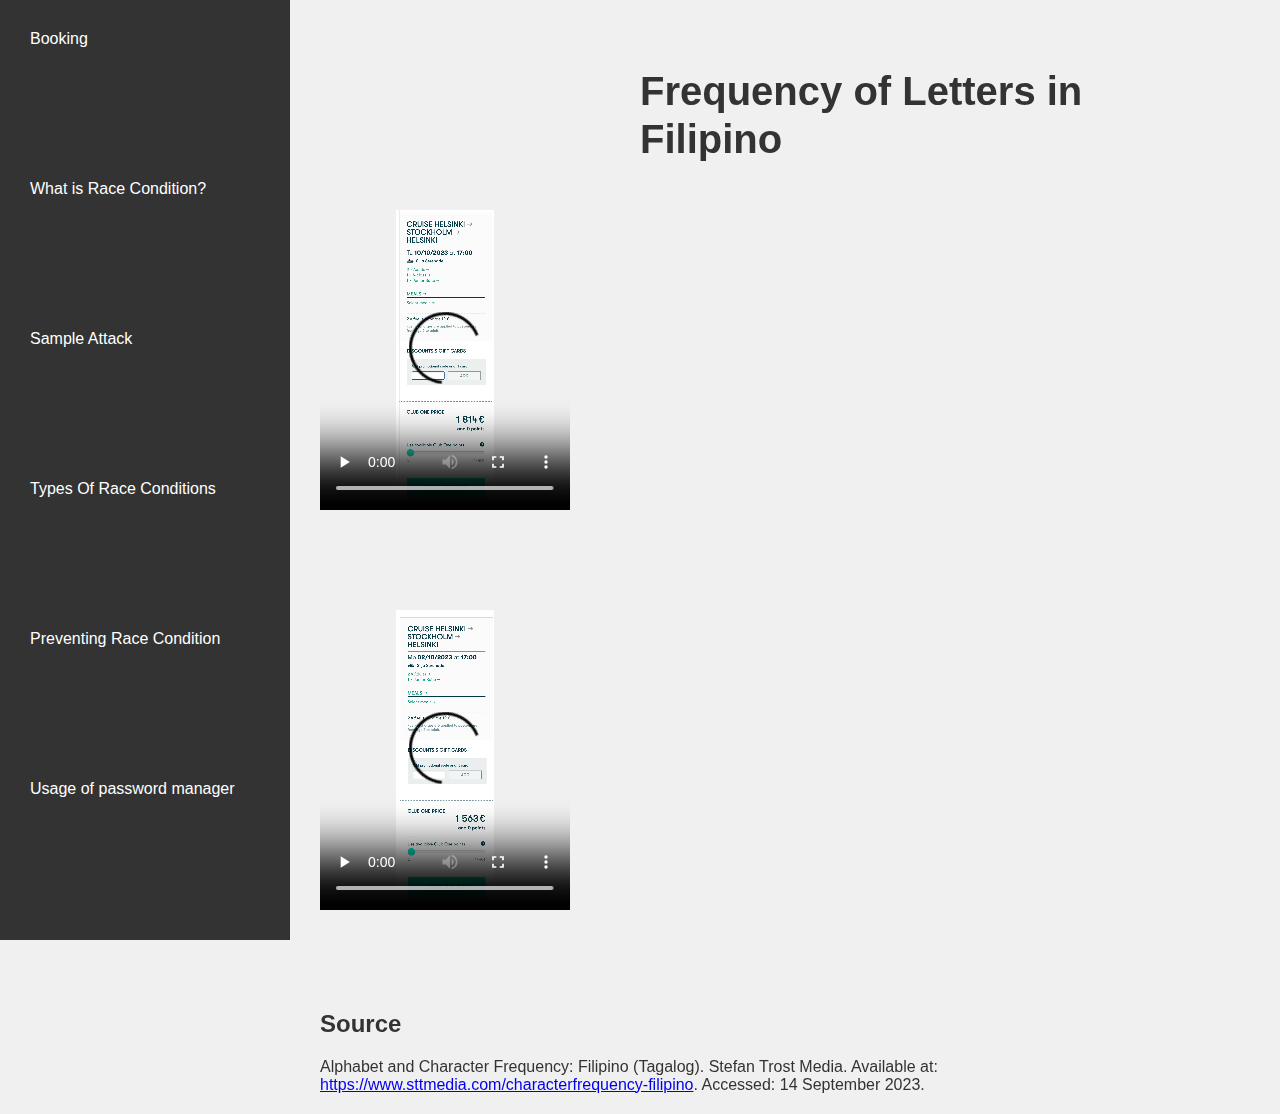
==== page1.html @ 723084cd "Update page1.html" ====
<!DOCTYPE html>
<html lang="en">
<head>
    <meta charset="UTF-8">
    <meta http-equiv="X-UA-Compatible" content="IE=edge">
    <meta name="viewport" content="width=device-width, initial-scale=1.0">
    <title>InfoSec</title>
    <link rel="stylesheet" href="style1.css">
    <style>
        /* Add a style to ensure videos stack vertically */
        video {
            display: block;
            margin-bottom: 100px; /* Adjust as needed for spacing */
        }
    </style>
</head>
<body>

    <div class="container">
        <div class="leftnav">
            <a class="active" href="page1.html"> Booking</a>
            <a href="page2.html"> What is Race Condition?</a>
            <a href="page3.html"> Sample Attack</a>
            <a href="page4.html"> Types Of Race Conditions</a>
            <a href="page5.html"> Preventing Race Condition</a>
            <a href="page6.html"> Usage of password manager</a>
        </div>
        <div class="content">
            <h1 class="content">Frequency of Letters in Filipino</h1>

            <video width="250" height="300" controls>
                <source src="Bookrecording1.mov" type="video/mp4">
                <p>Lets try using a voucher code in booking a cruise trip</p>
            </video>
            <video width="250" height="300" controls>
                <source src="Bookrecording2.mov" type="video/mp4">
                <p>Then, use the same code in another trip</p>
            </video>
            
            <h2>Source</h2> 
            Alphabet and Character Frequency: Filipino (Tagalog). Stefan Trost Media. Available at: <a href="https://www.sttmedia.com/characterfrequency-filipino">https://www.sttmedia.com/characterfrequency-filipino</a>. Accessed: 14 September 2023.
        </div>
    </div>

</body>
</html>
---- style1.css ----
body {
    background-repeat: no-repeat;
    background-attachment: fixed;
    background-position: center;
    background-size: cover;
    margin: 0;
    padding: 0;
    font-family: "Helvetica Neue", Helvetica, Arial, sans-serif;
    color: #333;
    background-color: #f0f0f0;
    display: flex;
    align-items: center;
    justify-content: flex-start; /* Align content to the left */
    overflow-x: hidden; /* Hide horizontal overflow */
}

.container {
    display: flex;
    flex-direction: row; /* Change flex direction to horizontal */
    align-items: center; /* Center horizontally within the container */
    justify-content: space-between; /* Add space between h1 and leftnav */
    padding-right: 40px;
}



    h1 {
    font-size: 40px;
    line-height: 1.2;
}

   
.content {
    padding: 20px;
    margin-left: 300px; /* Adjust this value to increase spacing */
}

.leftnav {
    background-color: #333;
    width: auto;
    min-width: 250px;
    padding: 20px;
    color: #fff;
    display: flex;
    flex-direction: column;
    justify-content: flex-start;
    min-height: 100vh;
    position: fixed;
    left: 0;
    top: 0; /* Stick it to the top */
    bottom: 0; /* Extend it to the bottom */
}

/* Rest of your CSS styles */

.leftnav a {
    text-decoration: none;
    color: inherit;
    transition: background-color 0.3s ease, color 0.3s ease;
    padding: 10px;
    text-align: justify;
    flex-grow: 1;
}

.leftnav a:hover {
    background-color: #04AA6D;
}
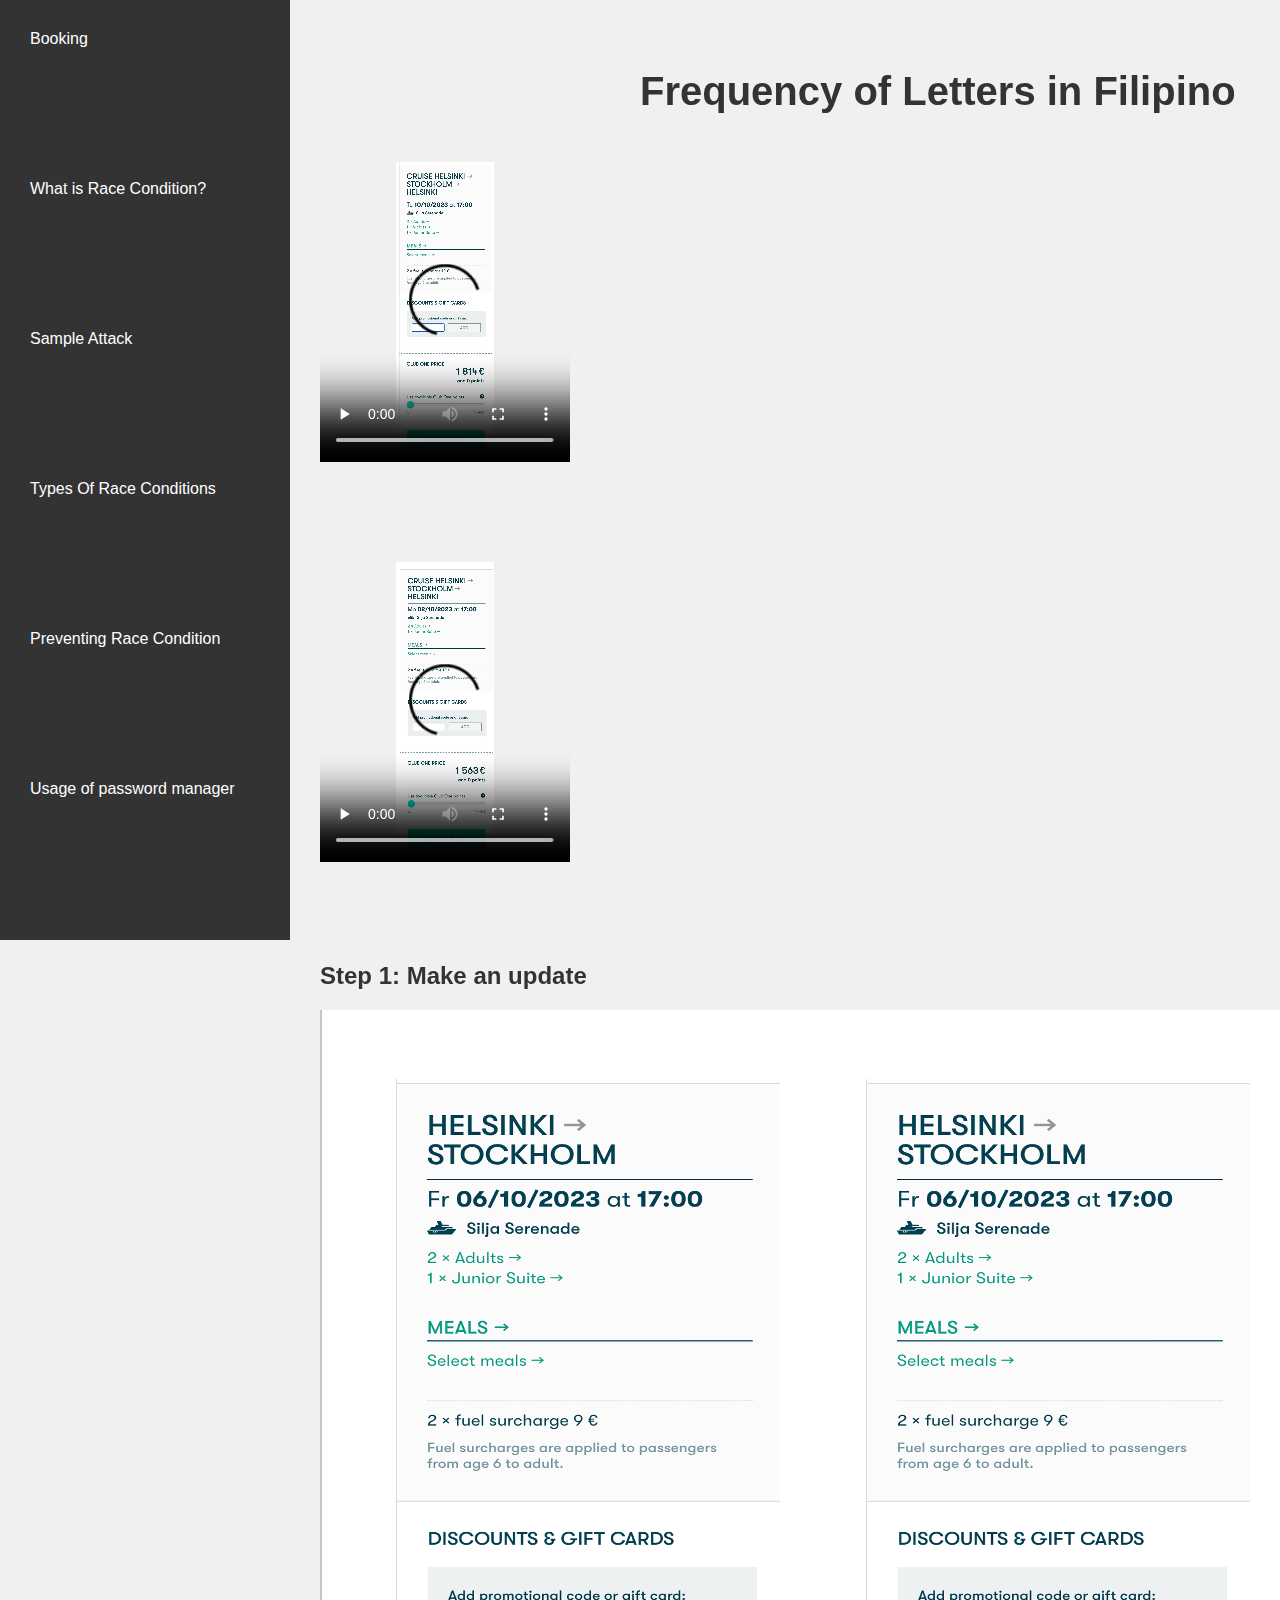
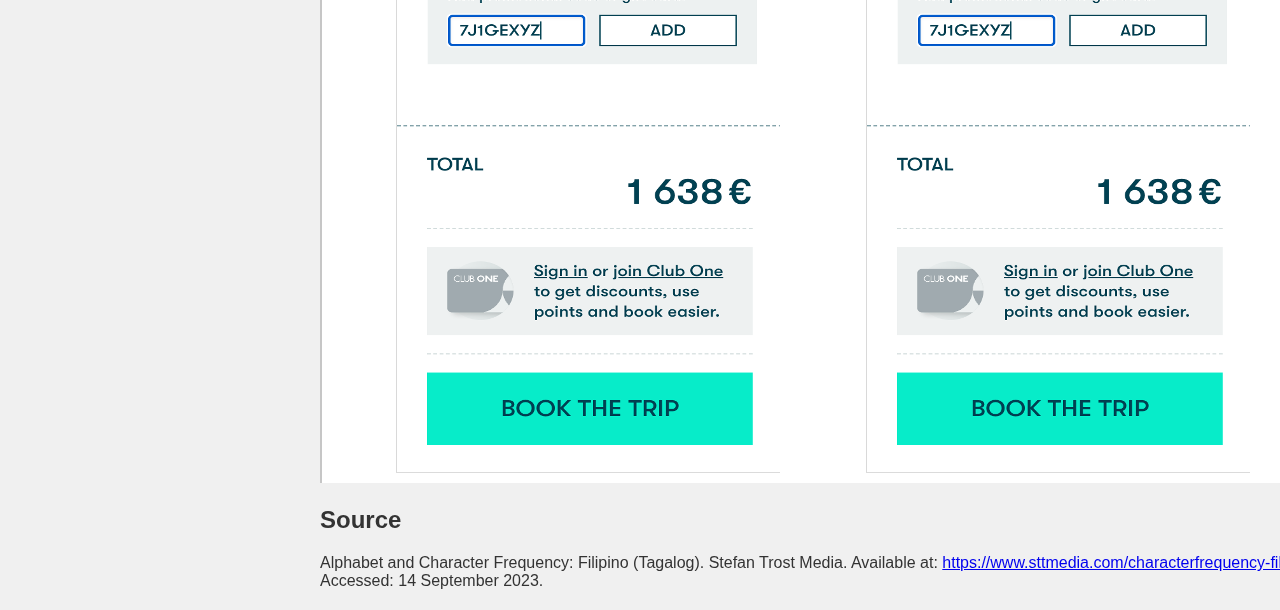
==== commit b294f7d8: "Update page1.html" ====
--- a/page1.html
+++ b/page1.html
@@ -36,6 +36,11 @@
                 <source src="Bookrecording2.mov" type="video/mp4">
                 <p>Then, use the same code in another trip</p>
             </video>
+
+             <div class="photo">
+        <h2>Step 1: Make an update</h2>
+        <img src="Booking.png" alt="update">
+    </div>
             
             <h2>Source</h2> 
             Alphabet and Character Frequency: Filipino (Tagalog). Stefan Trost Media. Available at: <a href="https://www.sttmedia.com/characterfrequency-filipino">https://www.sttmedia.com/characterfrequency-filipino</a>. Accessed: 14 September 2023.
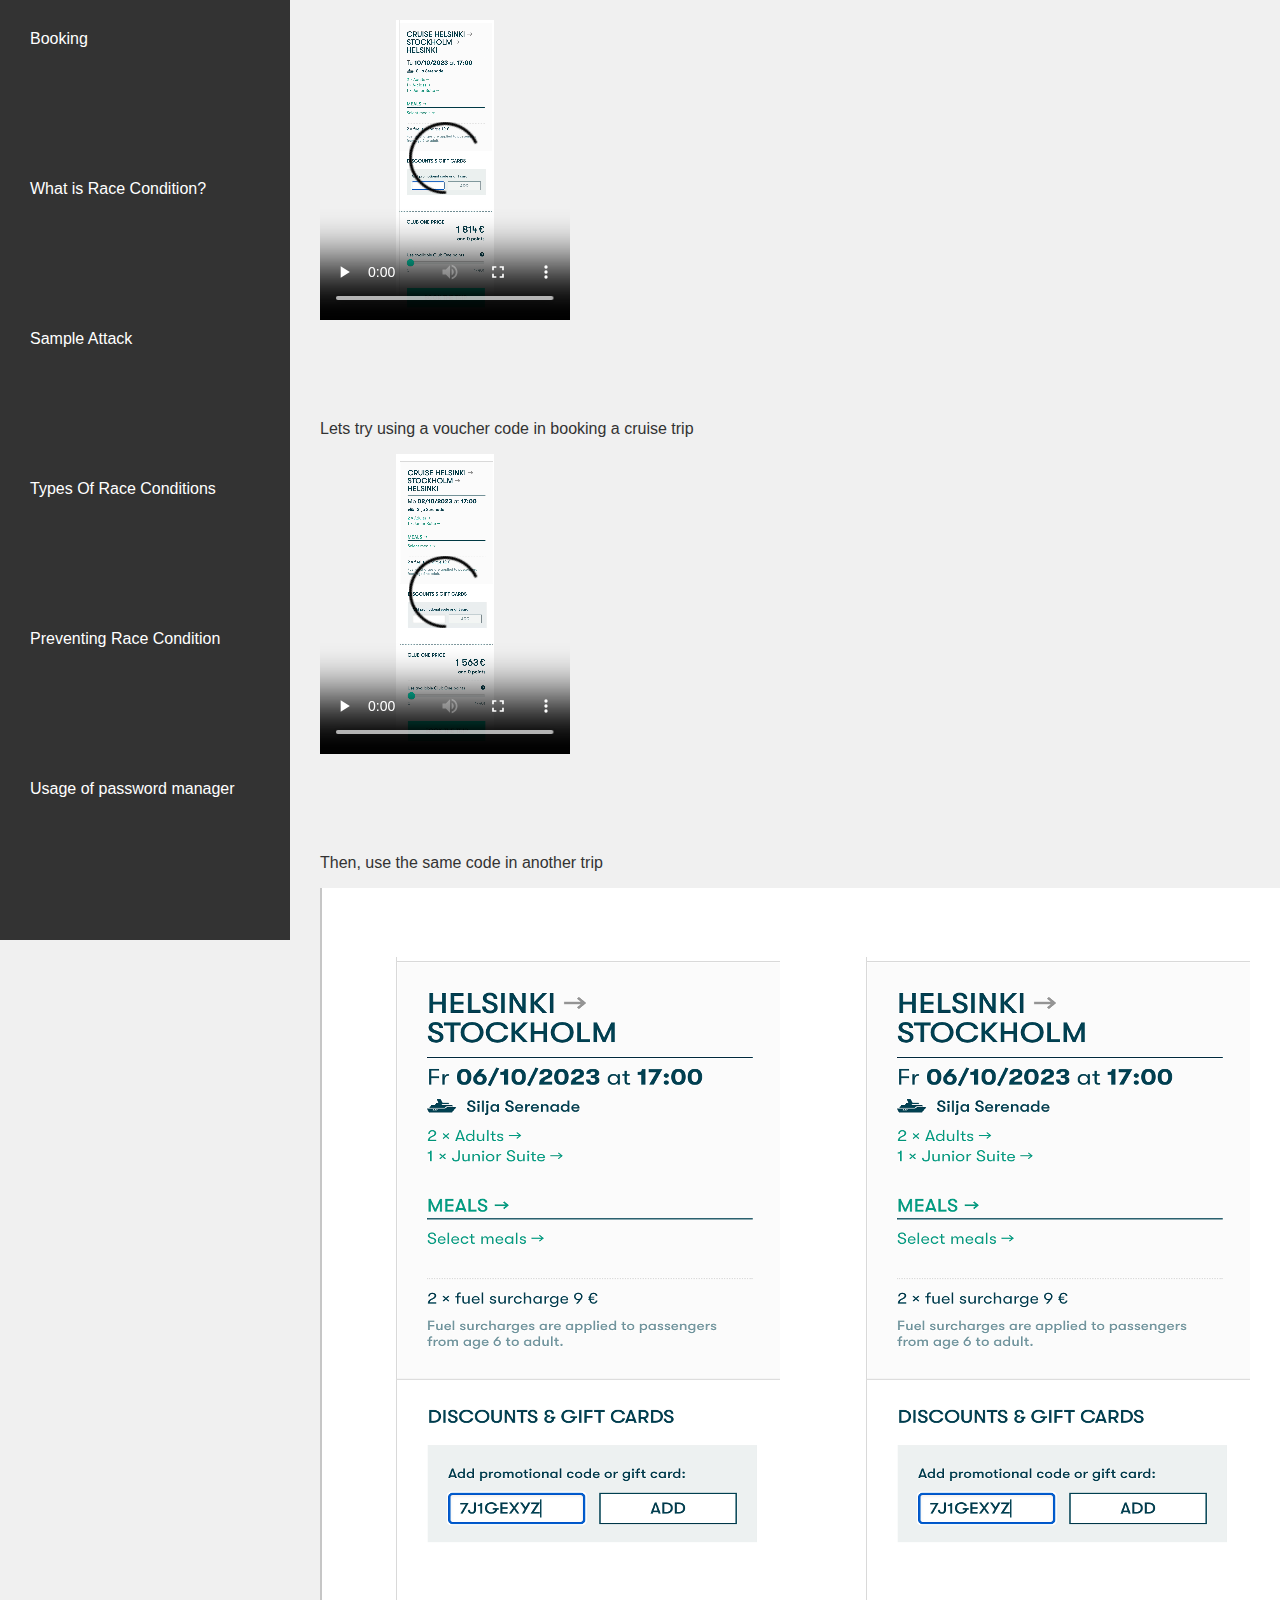
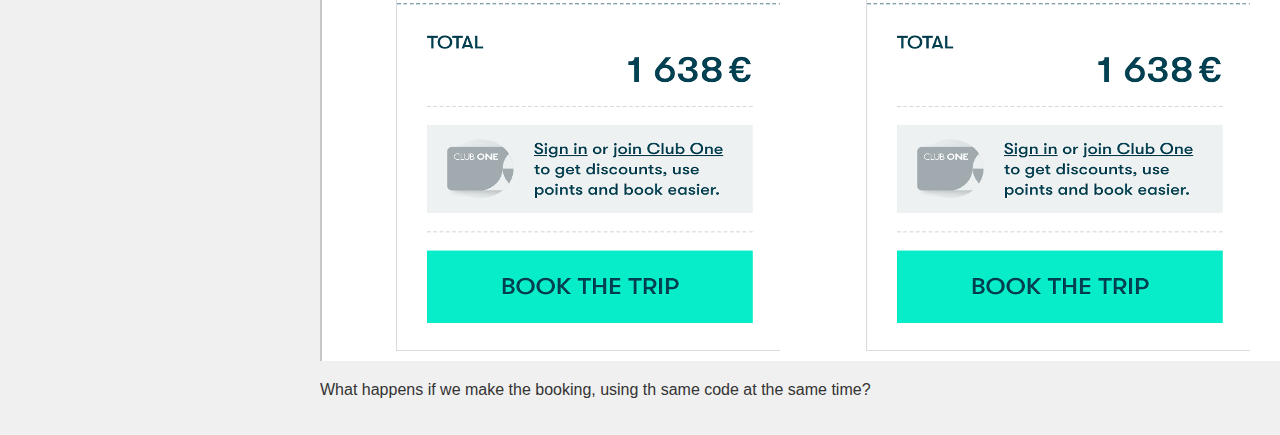
==== commit 50dc8f1b: "Update page1.html" ====
--- a/page1.html
+++ b/page1.html
@@ -26,24 +26,22 @@
             <a href="page6.html"> Usage of password manager</a>
         </div>
         <div class="content">
-            <h1 class="content">Frequency of Letters in Filipino</h1>
+           
 
             <video width="250" height="300" controls>
                 <source src="Bookrecording1.mov" type="video/mp4">
-                <p>Lets try using a voucher code in booking a cruise trip</p>
             </video>
+              <p>Lets try using a voucher code in booking a cruise trip</p>
             <video width="250" height="300" controls>
                 <source src="Bookrecording2.mov" type="video/mp4">
-                <p>Then, use the same code in another trip</p>
             </video>
+              <p>Then, use the same code in another trip</p>
 
              <div class="photo">
-        <h2>Step 1: Make an update</h2>
+       
         <img src="Booking.png" alt="update">
     </div>
-            
-            <h2>Source</h2> 
-            Alphabet and Character Frequency: Filipino (Tagalog). Stefan Trost Media. Available at: <a href="https://www.sttmedia.com/characterfrequency-filipino">https://www.sttmedia.com/characterfrequency-filipino</a>. Accessed: 14 September 2023.
+             <p>What happens if we make the booking, using th same code at the same time?</p>
         </div>
     </div>
 
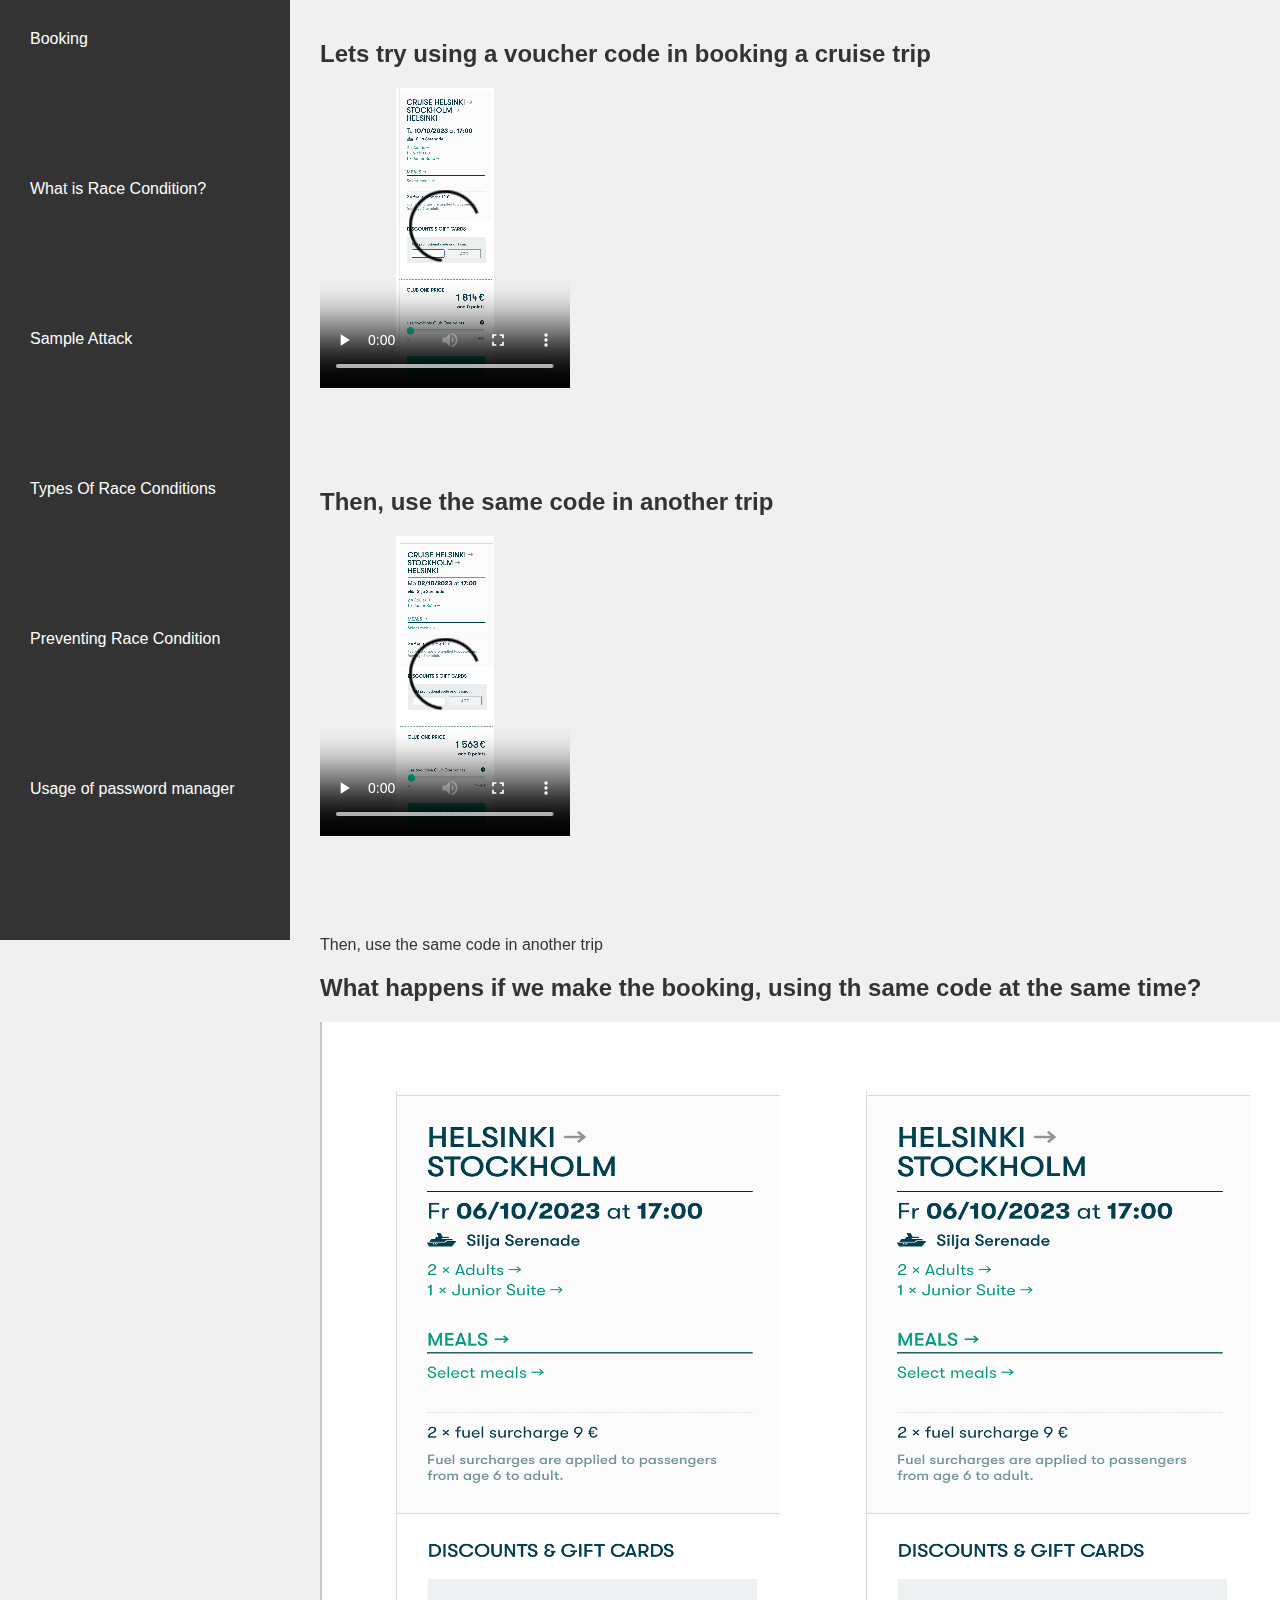
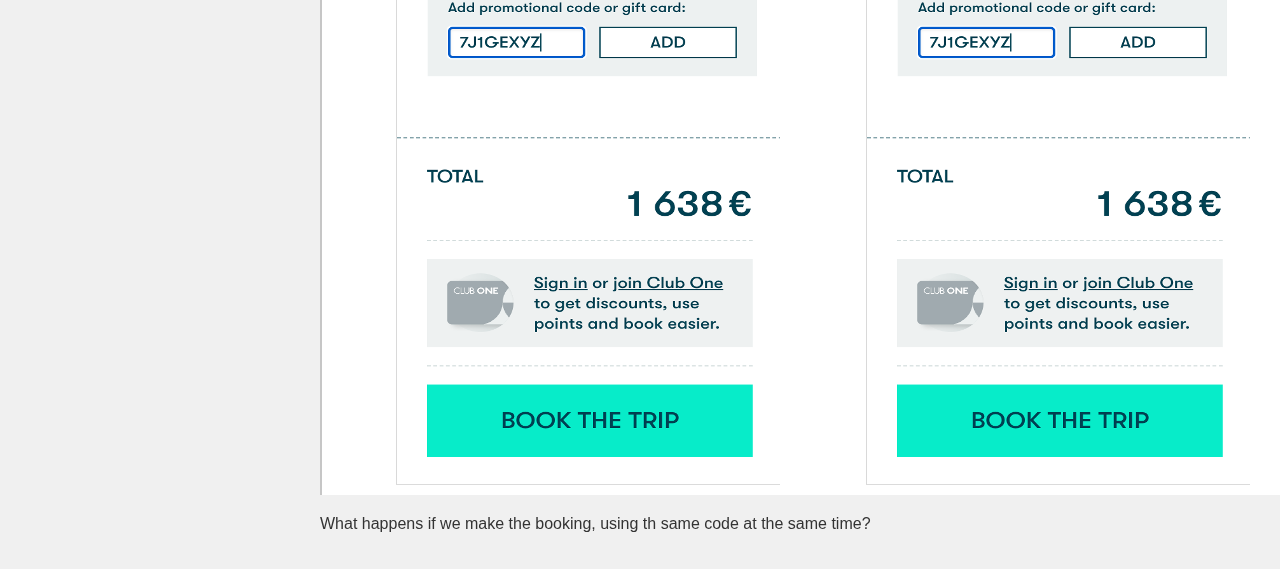
==== commit e1a9d5f2: "Update page1.html" ====
--- a/page1.html
+++ b/page1.html
@@ -27,18 +27,18 @@
         </div>
         <div class="content">
            
-
+<h2>Lets try using a voucher code in booking a cruise trip</h2>
             <video width="250" height="300" controls>
                 <source src="Bookrecording1.mov" type="video/mp4">
             </video>
-              <p>Lets try using a voucher code in booking a cruise trip</p>
+              <h2>Then, use the same code in another trip</h2>
             <video width="250" height="300" controls>
                 <source src="Bookrecording2.mov" type="video/mp4">
             </video>
               <p>Then, use the same code in another trip</p>
 
              <div class="photo">
-       
+        <h2>What happens if we make the booking, using th same code at the same time?</h2>
         <img src="Booking.png" alt="update">
     </div>
              <p>What happens if we make the booking, using th same code at the same time?</p>
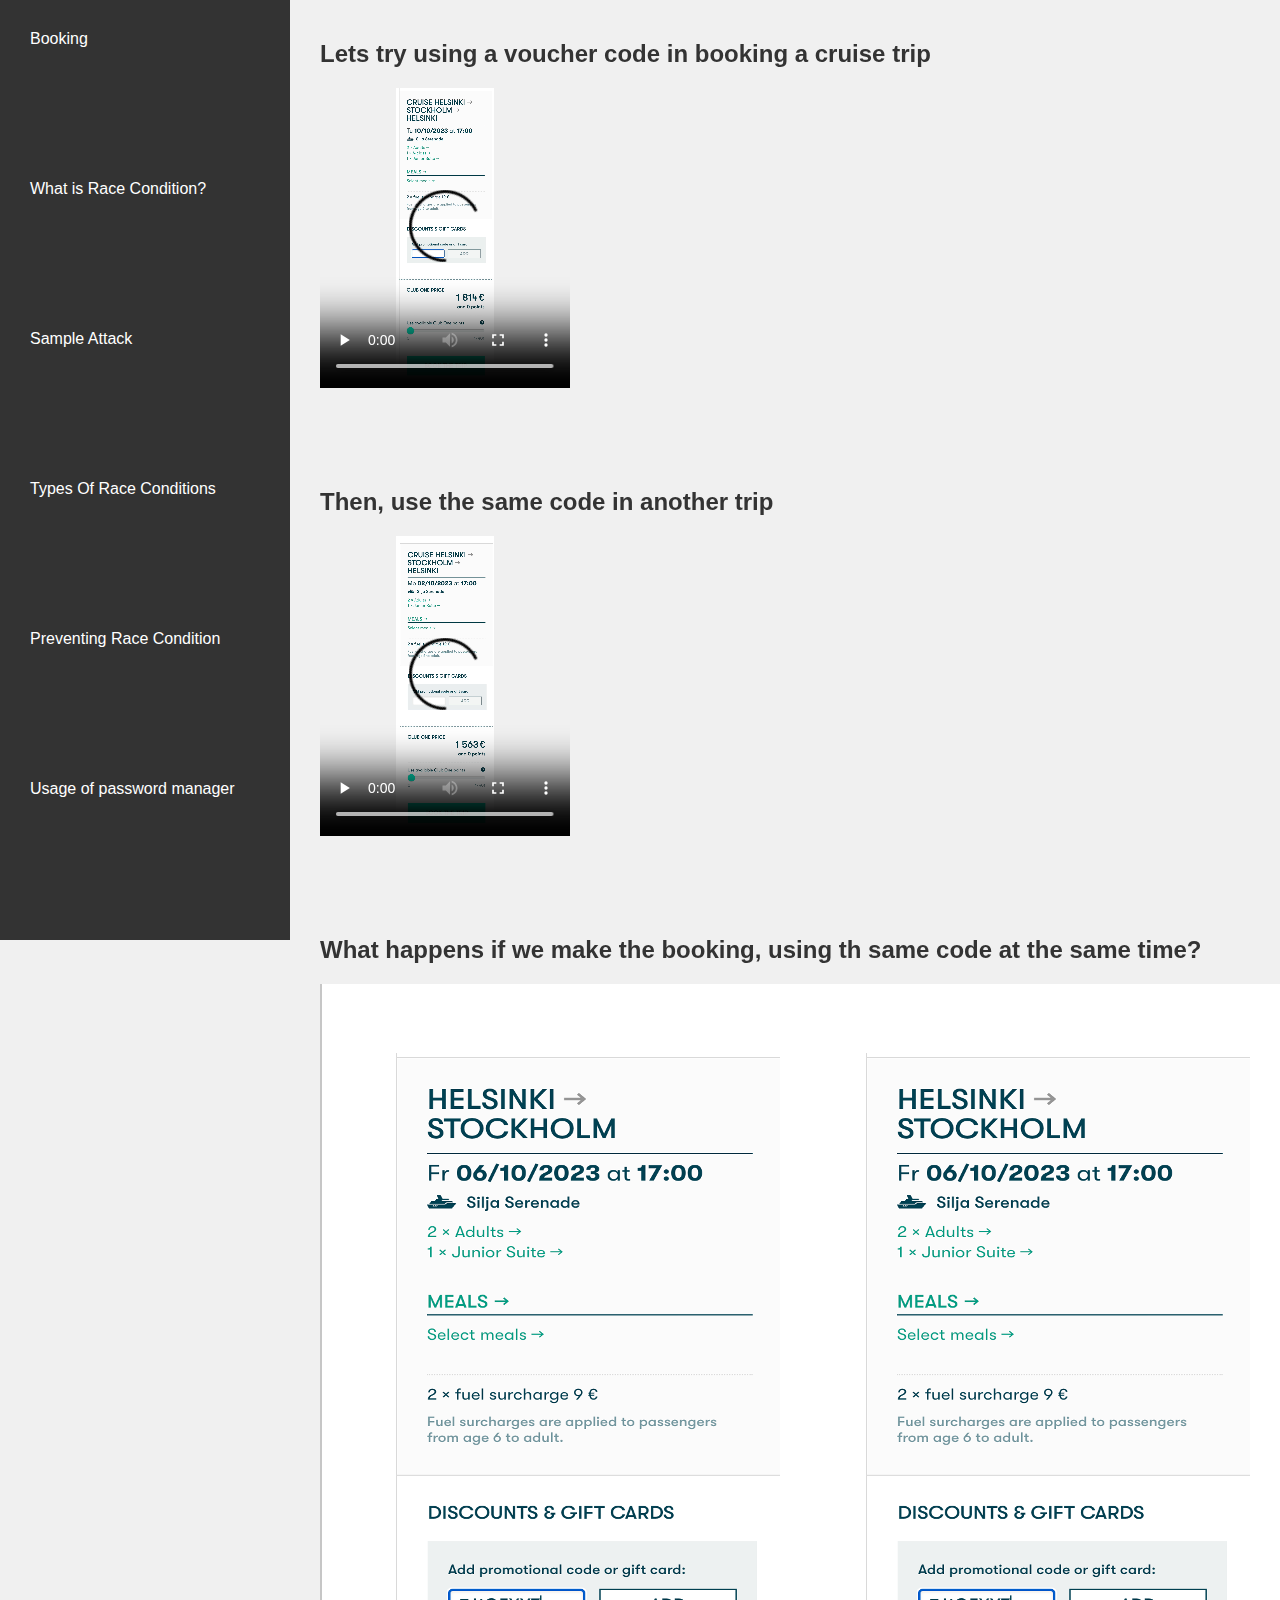
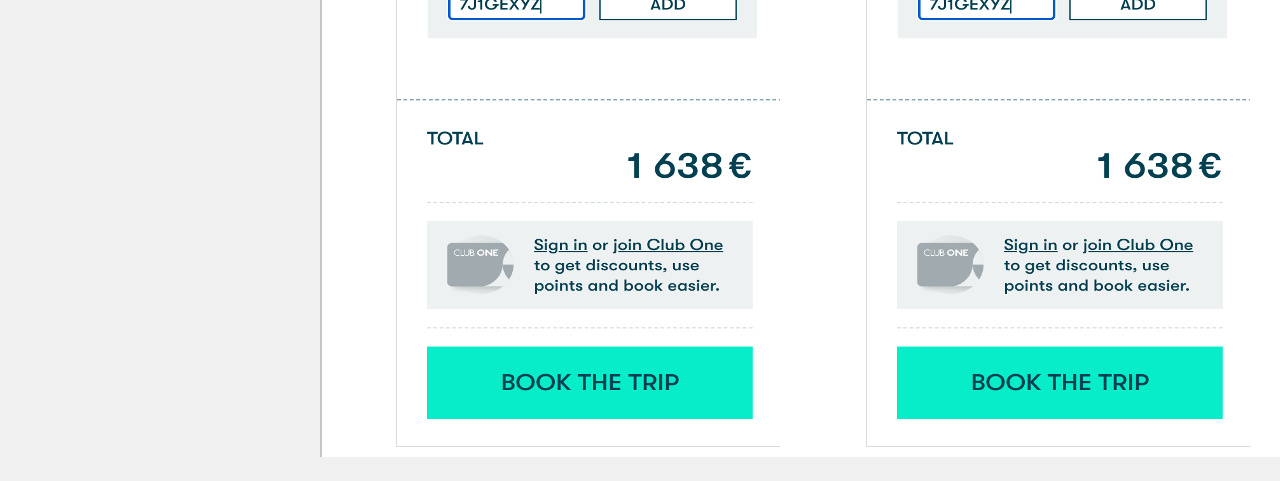
==== commit 814664ce: "Update page1.html" ====
--- a/page1.html
+++ b/page1.html
@@ -35,13 +35,10 @@
             <video width="250" height="300" controls>
                 <source src="Bookrecording2.mov" type="video/mp4">
             </video>
-              <p>Then, use the same code in another trip</p>
-
              <div class="photo">
         <h2>What happens if we make the booking, using th same code at the same time?</h2>
         <img src="Booking.png" alt="update">
     </div>
-             <p>What happens if we make the booking, using th same code at the same time?</p>
         </div>
     </div>
 
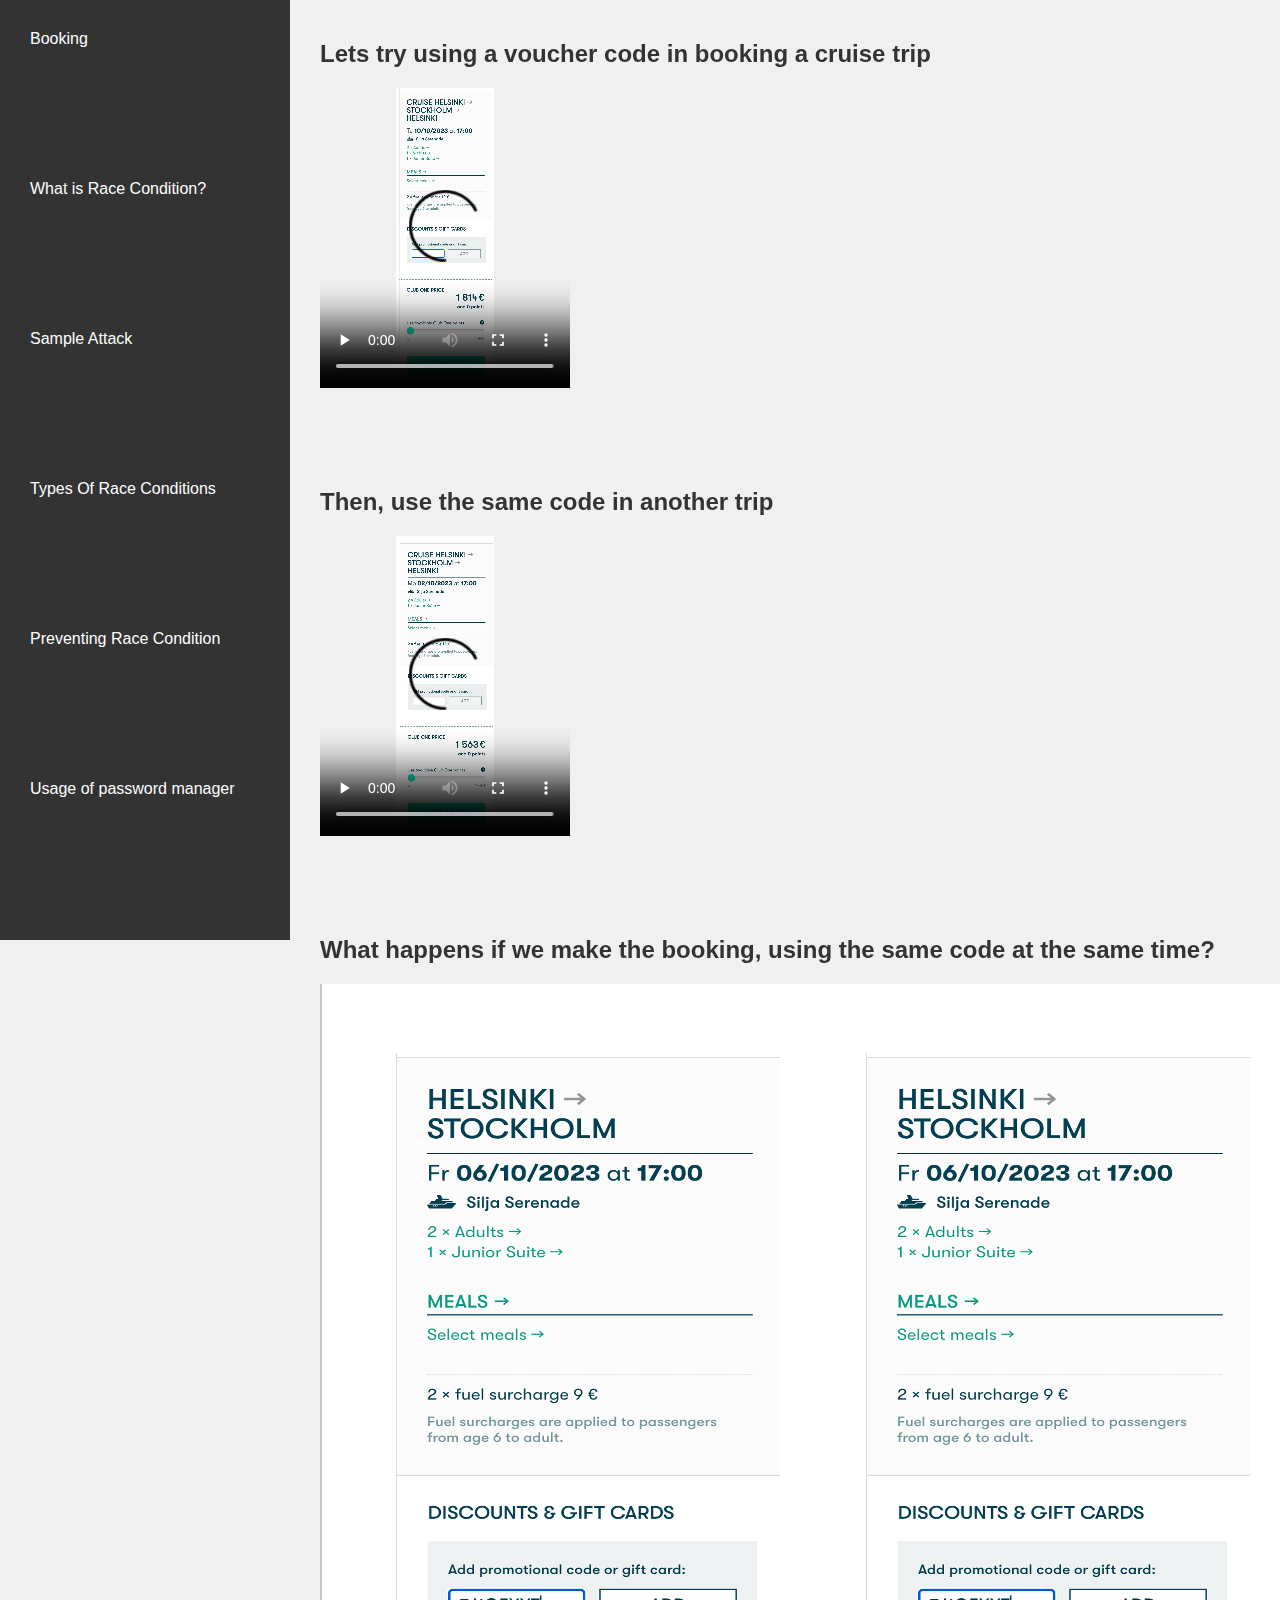
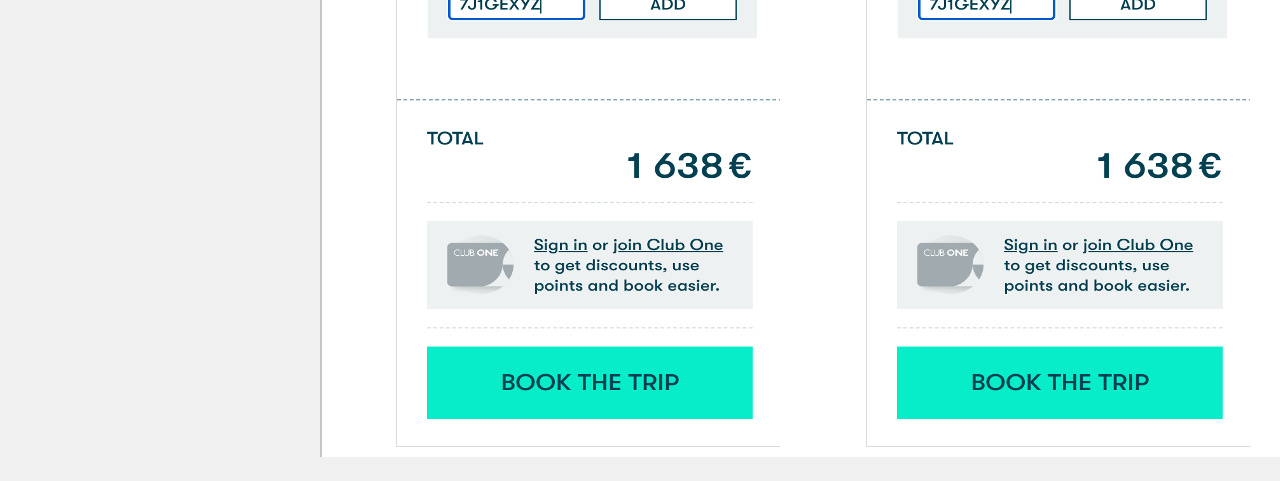
==== commit b728a456: "Update page1.html" ====
--- a/page1.html
+++ b/page1.html
@@ -36,7 +36,7 @@
                 <source src="Bookrecording2.mov" type="video/mp4">
             </video>
              <div class="photo">
-        <h2>What happens if we make the booking, using th same code at the same time?</h2>
+        <h2>What happens if we make the booking, using the same code at the same time?</h2>
         <img src="Booking.png" alt="update">
     </div>
         </div>
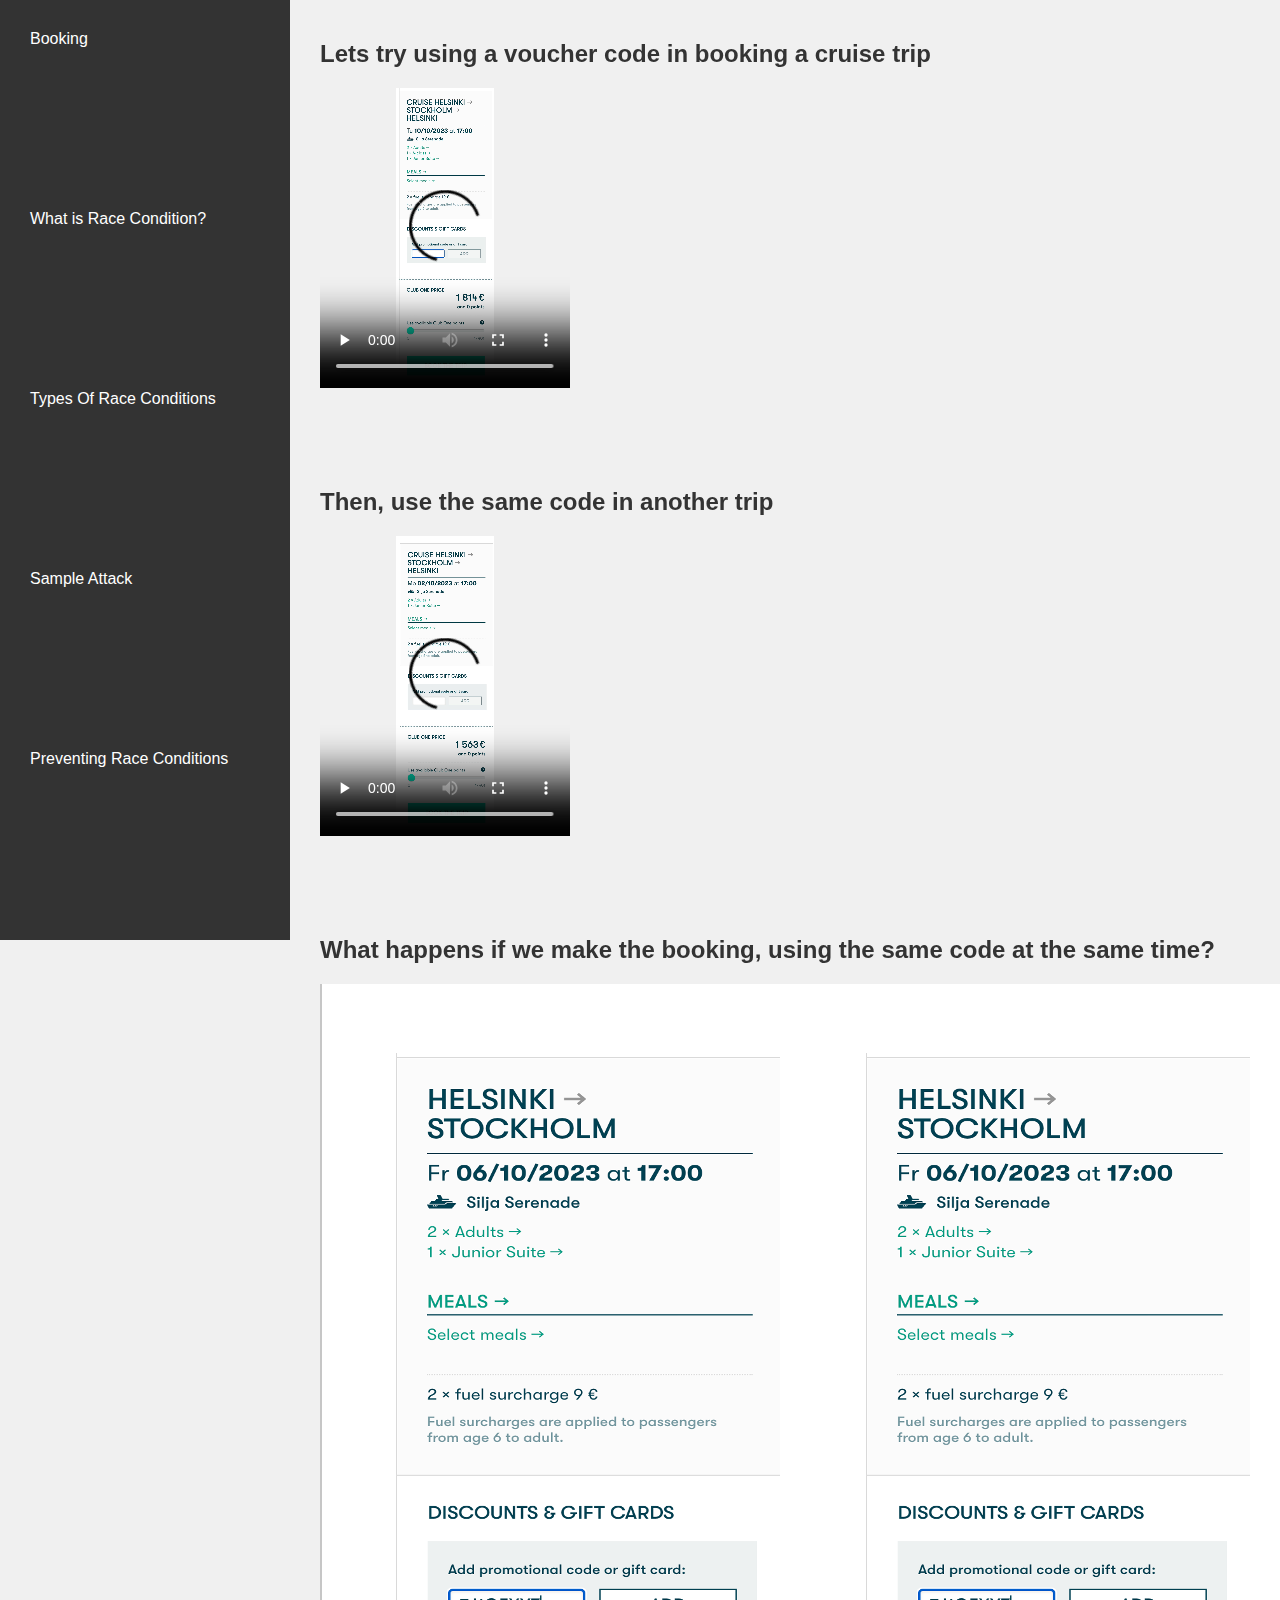
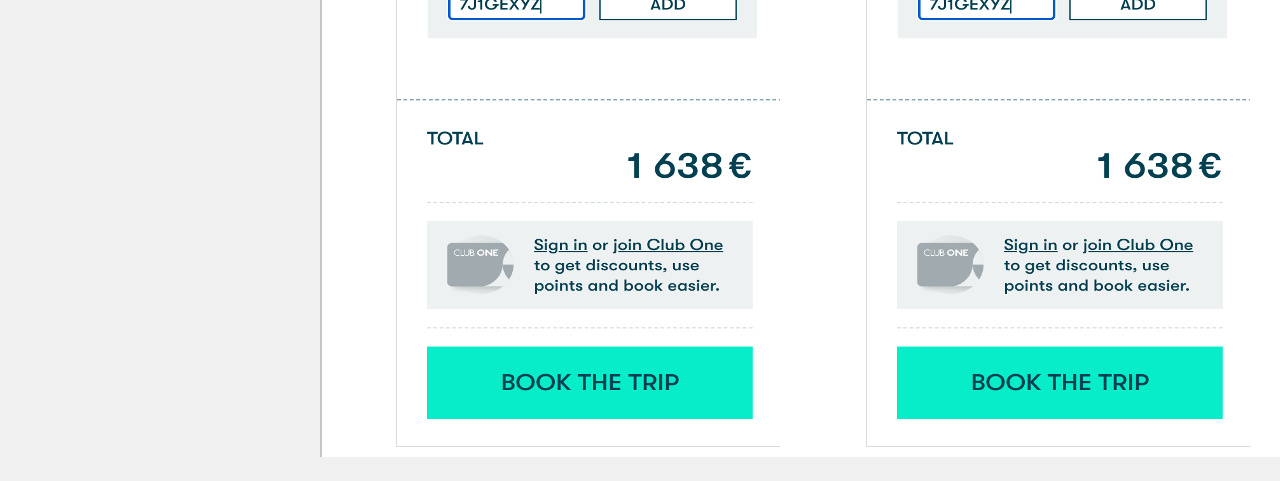
==== commit c9a3080a: "Update page1.html" ====
--- a/page1.html
+++ b/page1.html
@@ -18,12 +18,11 @@
 
     <div class="container">
         <div class="leftnav">
-            <a class="active" href="page1.html"> Booking</a>
+               <a class="active" href="page1.html"> Booking</a>
             <a href="page2.html"> What is Race Condition?</a>
+            <a href="page5.html"> Types Of Race Conditions</a>
             <a href="page3.html"> Sample Attack</a>
-            <a href="page4.html"> Types Of Race Conditions</a>
-            <a href="page5.html"> Preventing Race Condition</a>
-            <a href="page6.html"> Usage of password manager</a>
+            <a href="page4.html"> Preventing Race Conditions</a>
         </div>
         <div class="content">
            
--- a/style1.css
+++ b/style1.css
@@ -12,6 +12,7 @@
     align-items: center;
     justify-content: flex-start; /* Align content to the left */
     overflow-x: hidden; /* Hide horizontal overflow */
+
 }
 
 .container {
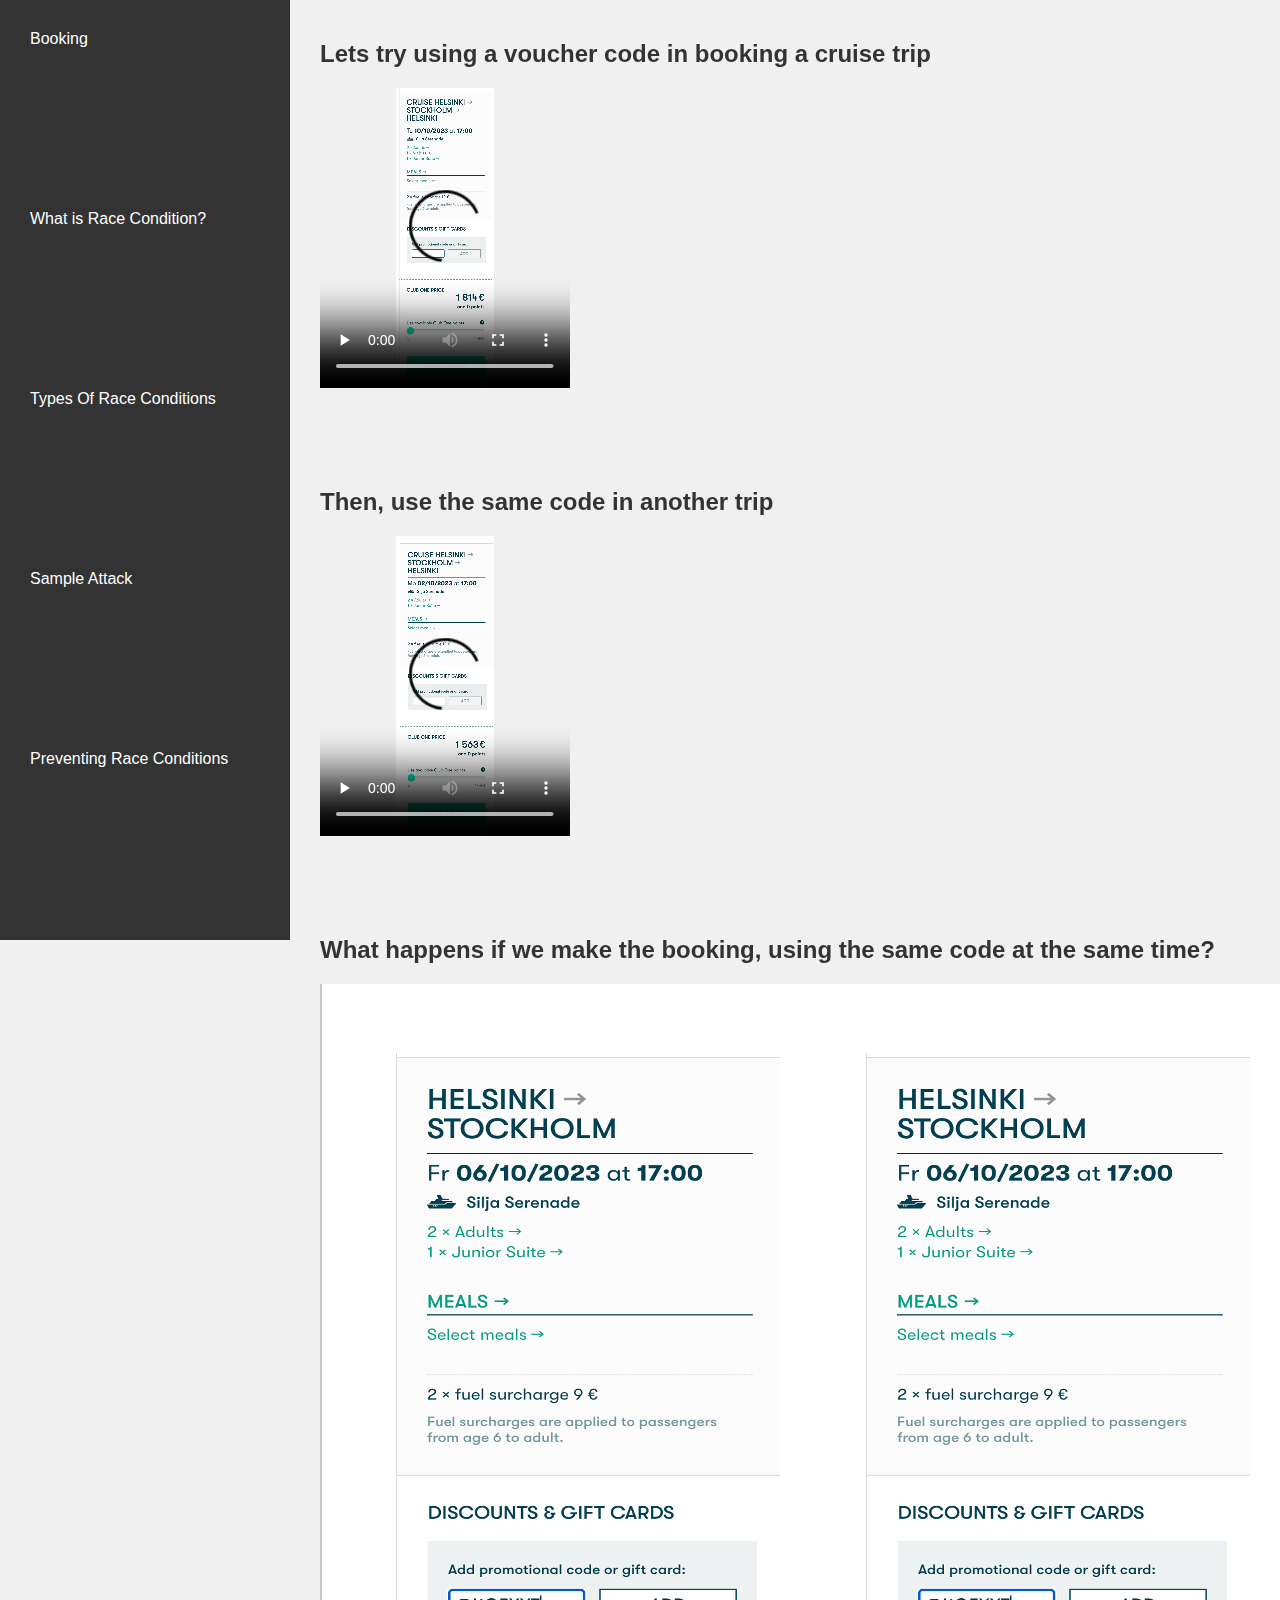
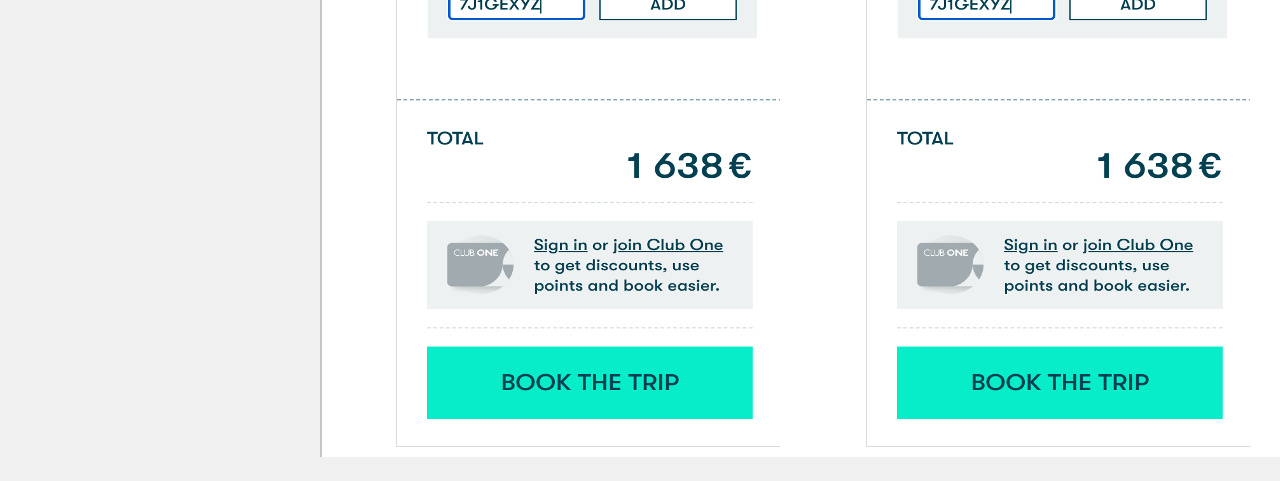
==== commit c8a477f6: "Update page1.html" ====
--- a/page1.html
+++ b/page1.html
@@ -20,9 +20,9 @@
         <div class="leftnav">
                <a class="active" href="page1.html"> Booking</a>
             <a href="page2.html"> What is Race Condition?</a>
-            <a href="page5.html"> Types Of Race Conditions</a>
-            <a href="page3.html"> Sample Attack</a>
-            <a href="page4.html"> Preventing Race Conditions</a>
+            <a href="page3.html"> Types Of Race Conditions</a>
+            <a href="page4.html"> Sample Attack</a>
+            <a href="page5.html"> Preventing Race Conditions</a>
         </div>
         <div class="content">
            
--- a/style1.css
+++ b/style1.css
@@ -23,6 +23,11 @@
     padding-right: 40px;
 }
 
+.screen-fit {
+  max-width: 100vw;
+  max-height: 100vh;
+  object-fit: contain;
+}
 
 
     h1 {
